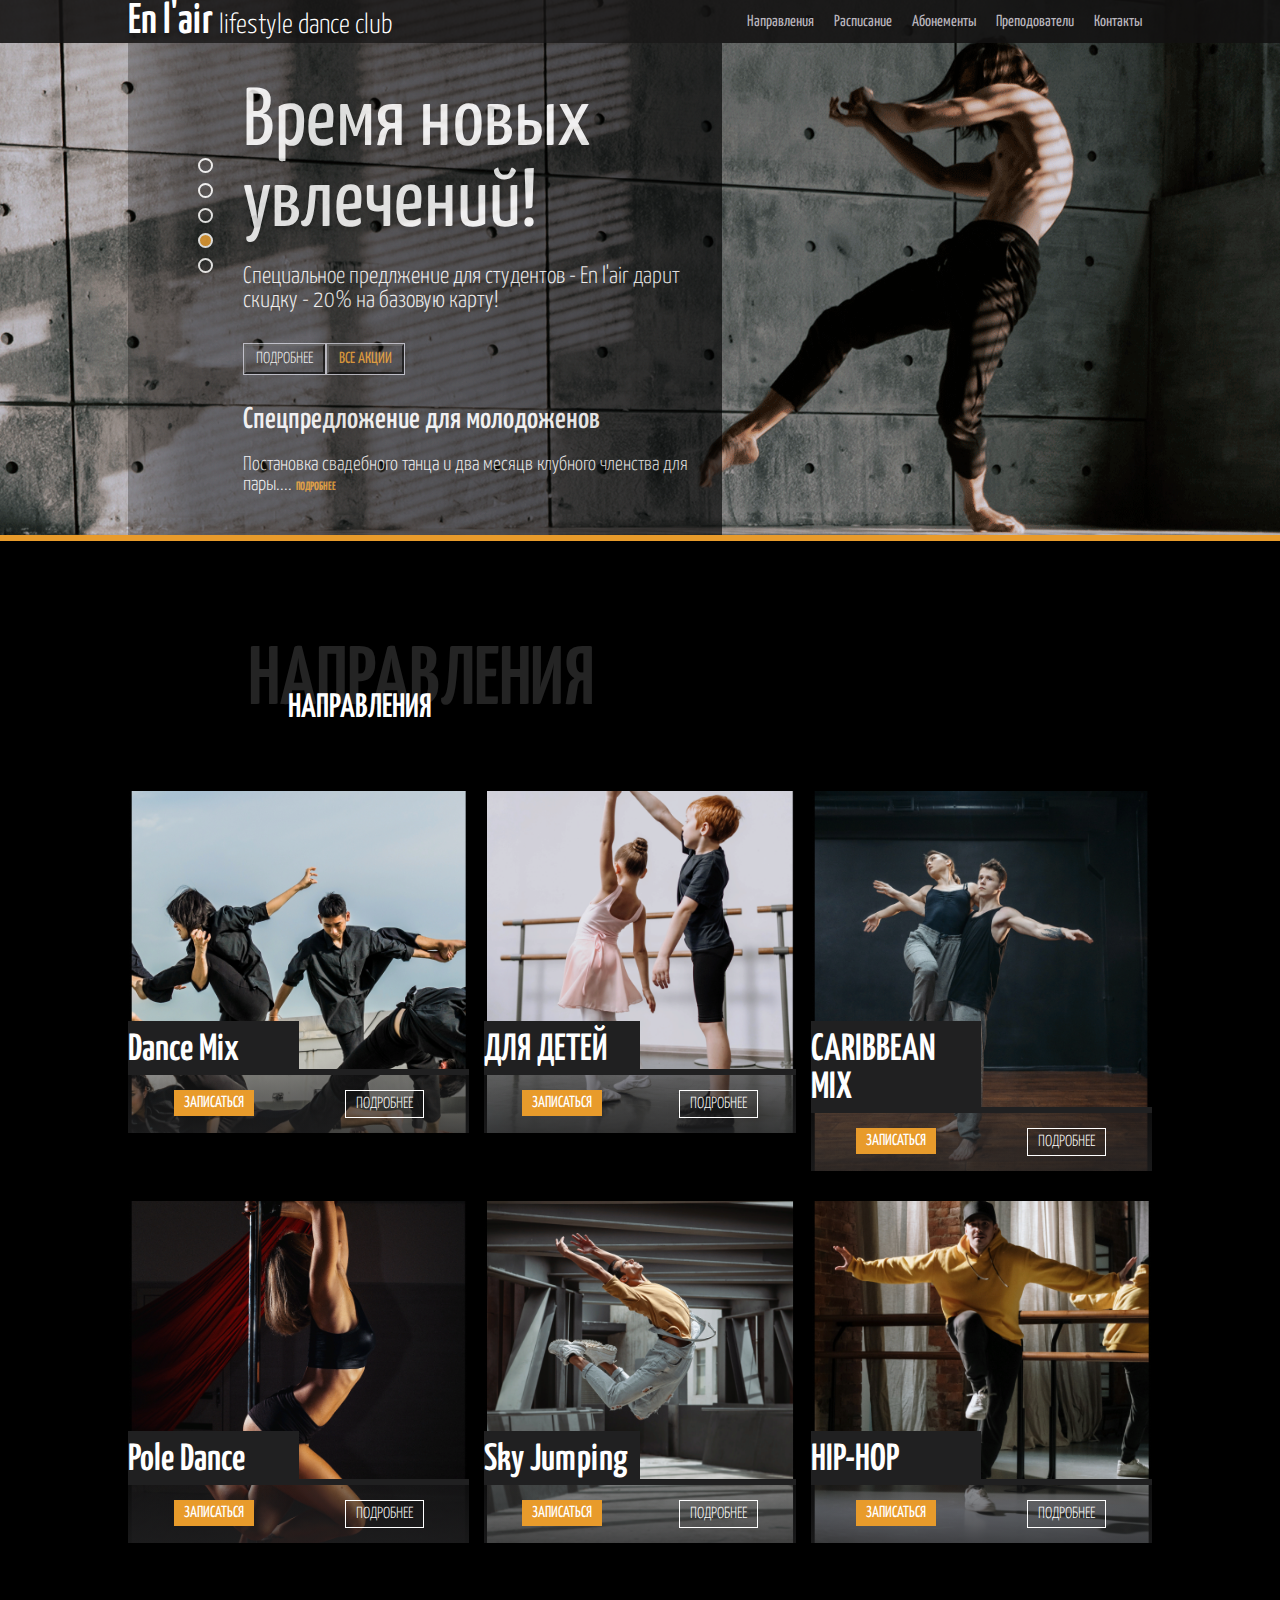
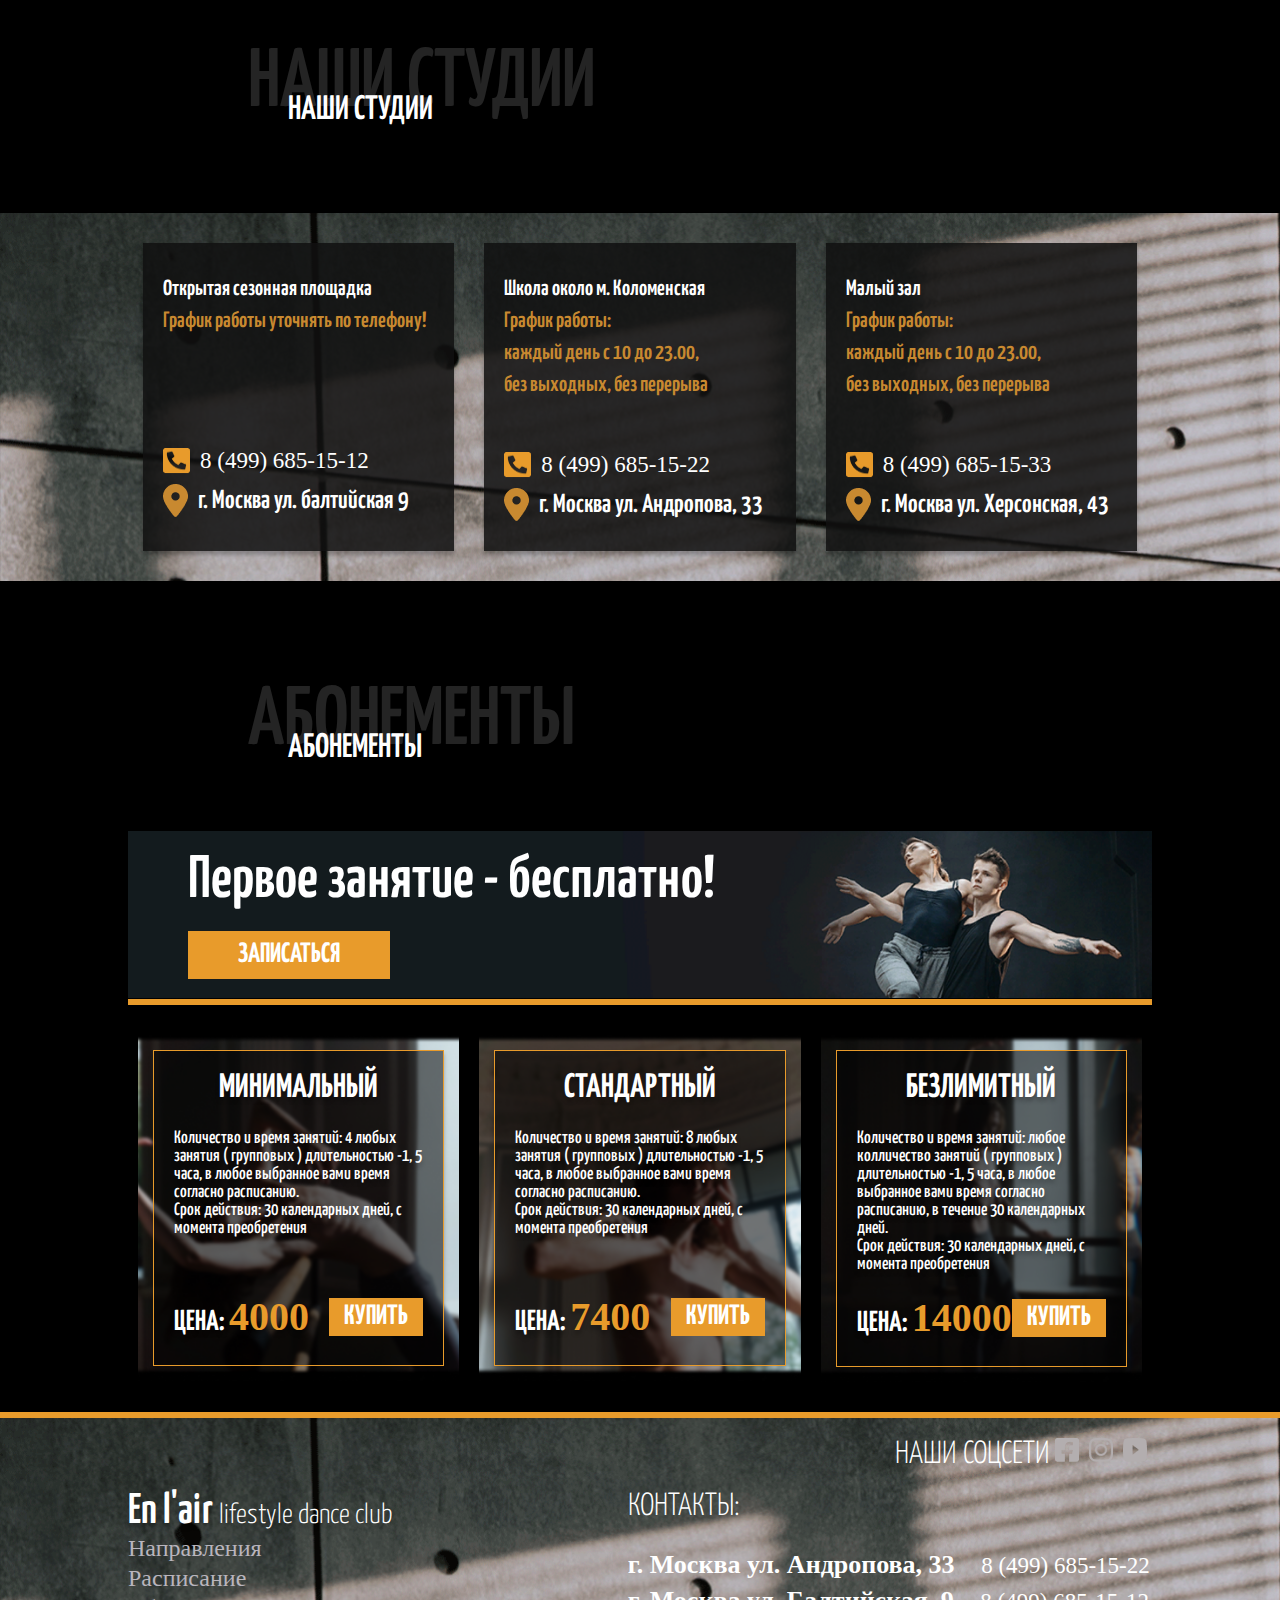
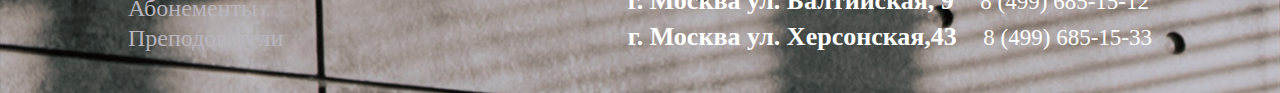
==== index.html @ f45b1cfa "первичный" ====
<!DOCTYPE html>
<html>
    <head>
        <meta charset="utf-8" />
        <title>Dance school</title>
        <link rel="stylesheet" type="text/css" href="styles.css" />
        <link rel="stylesheet" type="text/css" href="reset.css" />
        <link rel="stylesheet" href="icons/css/all.css" />
        <meta content="width=device-width, initial-scale=1.0" name="viewport">
        <link rel="preconnect" href="https://fonts.googleapis.com">
<link rel="preconnect" href="https://fonts.gstatic.com" crossorigin>
<link href="https://fonts.googleapis.com/css2?family=Nunito+Sans:wght@200;300&family=Yanone+Kaffeesatz:wght@200;300;400;500;600;700&display=swap" rel="stylesheet">
    </head>

    <body>
       <div class="background-container">
           <div class="cap-container">
            <div class="cap">
              <div class="name">
                <p class="name-2">En l'air <span class="name-3">lifestyle dance club</span></p>
              </div>
              <div class="categories-container">
                    <a  href="#directions" class="categories">Направления</a>
                    <a href="/schedule.html" class="categories">Расписание</a>
                    <a href="/subscription.html" class="categories">Абонементы</a>
                    <a href="" class="categories">Преподователи</a>
                    <a href="#contacts"  class="categories">Контакты</a>
              </div>
            </div>

            </div>
  
            <div class="limiter">
            <div class="container">
                <div class="kruglyashi-pictures">
                    <div class="kruglyashi">
                    </div>
                    <div class="kruglyashi">
                    </div>
                    <div class="kruglyashi">
                    </div>
                    <div class="kruglyashi-color">
                    </div>
                    <div class="kruglyashi">
                    </div>
                </div>

                <div class="head">
                  <h1 class="time">Время новых увлечений!</h1>
                  <p class="discount">Специальное предлжение для студентов - En l'air дарит скидку - 20% на базовую карту!</p>
                
                  <div class="button-container">
                  <div class="button">
                  <button class="white-button">ПОДРОБНЕЕ</button>
              </div>
              <div class="button">
                    <button class="orange-button">ВСЕ АКЦИИ</button>
                </div>
            </div>
            <div class="text">
                <p class="offers">Спецпредложение для молодоженов</p>
                <p class="performance">Постановка свадебного танца и два месяцв клубного членства для пары.... <a href="" class="tetx-color">ПОДРОБНЕЕ</a></p>
            </div>
                </div>
       </div>
    </div>   
    </div>   

    
    <div class="background-container-2">
    </div>

 <div class="background-container-3">
    <div class="limiter">
        <h2 class="heading">НАПРАВЛЕНИЯ</h2>
        <p class="subtitle">НАПРАВЛЕНИЯ</p>
    </div>
     </div>
    </div>


    <div class="background-container-4">
        <div class="limiter">

            <div class="limiter-2">
          <div class="picture">
              <div class="for-container">
                 <p class="for-text">Dance Mix</p>
              </div>
              
              <div class="partition">
              </div>

              <div class="button-container-2">
                <div class="button-2">
                <button class="orange-button-2">ЗАПИСАТЬСЯ</button>
            </div>
            <div class="button-3">
                  <button class="white-button-2">ПОДРОБНЕЕ</button>
              </div>
          </div>

        </div>

        <div class="picture-2">
            <div class="for-container">
               <p class="for-text">ДЛЯ ДЕТЕЙ</p>
            </div>
            
            <div class="partition">
            </div>

            <div class="button-container-2">
              <div class="button-2">
              <button class="orange-button-2">ЗАПИСАТЬСЯ</button>
          </div>
          <div class="button-3">
                <button class="white-button-2">ПОДРОБНЕЕ</button>
            </div>
        </div>

      </div>

      <div class="picture-3">
        <div class="for-container">
           <p class="for-text">CARIBBEAN MIX</p>
        </div>
        
        <div class="partition">
        </div>

        <div class="button-container-2">
          <div class="button-2">
          <button class="orange-button-2">ЗАПИСАТЬСЯ</button>
      </div>
      <div class="button-3">
            <button class="white-button-2">ПОДРОБНЕЕ</button>
        </div>
    </div>

  </div>
        </div>

        <div class="limiter-3">
            <div class="picture-4">
                <div class="for-container">
                   <p class="for-text">Pole Dance</p>
                </div>
                
                <div class="partition">
                </div>
  
                <div class="button-container-2">
                  <div class="button-2">
                  <button class="orange-button-2">ЗАПИСАТЬСЯ</button>
              </div>
              <div class="button-3">
                    <button class="white-button-2">ПОДРОБНЕЕ</button>
                </div>
            </div>
  
          </div>
          <div class="picture-5">
            <div class="for-container">
               <p class="for-text">Sky Jumping</p>
            </div>
            
            <div class="partition">
            </div>

            <div class="button-container-2">
              <div class="button-2">
              <button class="orange-button-2">ЗАПИСАТЬСЯ</button>
          </div>
          <div class="button-3">
                <button class="white-button-2">ПОДРОБНЕЕ</button>
            </div>
        </div>

      </div>

      <div class="picture-6">
        <div class="for-container">
           <p class="for-text">HIP-HOP</p>
        </div>
        
        <div class="partition">
        </div>

        <div class="button-container-2">
          <div class="button-2">
          <button class="orange-button-2">ЗАПИСАТЬСЯ</button>
      </div>
      <div class="button-3">
            <button class="white-button-2">ПОДРОБНЕЕ</button>
        </div>
    </div>

  </div>
    </div>
        </div>

        <div class="background-container-3">
            <div class="limiter">
                <h2 class="heading">НАШИ СТУДИИ</h2>
                <p class="subtitle">НАШИ СТУДИИ</p>
            </div>
             </div>
            </div>
    
            <div class="background-container-5">

                <div id="contacts">
                </div>

                <div class="delimiter">
                 <div class="container_address">
                   <div class="column">
                        <div>
                         <p class="column-text">Открытая сезонная площадка</p>
                         <p class="column_text-color-1">График  работы уточнять по телефону!</p>
                        </div>

                        <div class="row-info">
                            <div class="telephone-icon">
                           <img class="telephone-icon-2" alt="изображение" src="Vector.png"/>
                        </div>
                           <p class="number">8 (499) 685-15-12</p>
                   </div>
                   <div class="row-info-2">
                    <div class="telephone-icon-3">
                   <img class="telephone-icon-2" alt="изображение" src="Vector (1).png"/>
                </div>
                   <p class="address">г. Москва ул. балтийская 9 </p>
           </div>
                </div>
                
                 </div>
                 <div class="container_address">
                    <div class="column">
                         <div>
                          <p class="column-text">Школа около м. Коломенская</p>
                          <p class="column_text-color">График  работы:</p>
                          <p class="column_text-color">каждый день с 10 до 23.00,</p>
                          <p class="column_text-color">без выходных, без перерыва</p>
                         </div>
 
                         <div class="row-info">
                             <div class="telephone-icon">
                            <img class="telephone-icon-2" alt="изображение" src="Vector.png"/>
                         </div>
                            <p class="number">8 (499) 685-15-22</p>
                    </div>
                    <div class="row-info-2">
                     <div class="telephone-icon-3">
                    <img class="telephone-icon-2" alt="изображение" src="Vector (1).png"/>
                 </div>
                    <p class="address">г. Москва ул. Андропова, 33</p>
            </div>
                 </div>
                 
                </div>

                <div class="container_address">
                    <div class="column">
                         <div>
                          <p class="column-text">Малый зал</p>
                          <p class="column_text-color">График  работы:</p>
                          <p class="column_text-color">каждый день с 10 до 23.00,</p>
                          <p class="column_text-color">без выходных, без перерыва</p>
                         </div>
 
                         <div class="row-info">
                             <div class="telephone-icon">
                            <img class="telephone-icon-2" alt="изображение" src="Vector.png"/>
                         </div>
                            <p class="number">8 (499) 685-15-33</p>
                    </div>
                    <div class="row-info-2">
                     <div class="telephone-icon-3">
                    <img class="telephone-icon-2" alt="изображение" src="Vector (1).png"/>
                 </div>
                    <p class="address">г. Москва ул.  Херсонская, 43</p>
            </div>
                    </div>
                 </div>
                     </div>
                    </div>

                     <div class="background-container-3">
                        <div class="limiter">
                            <h2 class="heading">АБОНЕМЕНТЫ</h2>
                            <p class="subtitle">АБОНЕМЕНТЫ</p>
                        </div>
                         </div>

                         <div class="background-container-6">
                            <div class="limiter">
                                <div class="backdrop">
                                  <h3 class="class">Первое занятие - бесплатно!</h3>
                                  <div class="button-4">
                                    <button class="orange-button-4">ЗАПИСАТЬСЯ</button>
                                </div>
                                <div class="background-container-2">
                                </div>
                                </div>
                                
                            </div>
                             </div>
                    
                        <div class="background-container-6">
                            <div class="delimiter">

                            <div class="background-photo">
                                   <div class="translucent">
                                     <p class="minimum">МИНИМАЛЬНЫЙ</p>
                                     <p class="kollichestvo">Количество и время занятий: 4 любых занятия ( групповых ) длительностью -1, 5 часа, в любое выбранное вами время согласно расписанию.</p> 
                                     
                                     <p class="kollichestvo">Срок действия: 30 календарных дней, с момента преобретения</p>
                                   
                                     <div class="line-1">
                                       <div>
                                           <p class="price">ЦЕНА:<span class="price-2">4000</span></p>
                                       </div>
                                       <div class="button-5">
                                        <button class="orange-button-5">КУПИТЬ</button>
                                    </div>
                                     </div>
                                   
                                    </div> 
                             </div>

                            <div class="background-photo-2">
                                <div class="translucent">
                                    <p class="minimum">СТАНДАРТНЫЙ</p>
                                    <p class="kollichestvo">Количество и время занятий: 8 любых занятия ( групповых ) длительностью -1, 5 часа, в любое выбранное вами время согласно расписанию.</p> 
                                    <p class="kollichestvo">Срок действия: 30 календарных дней, с момента преобретения</p>
                                  
                                    <div class="line-1">
                                      <div>
                                          <p class="price">ЦЕНА:<span class="price-2">7400</span></p>
                                      </div>
                                      <div class="button-5">
                                       <button class="orange-button-5">КУПИТЬ</button>
                                   </div>
                                    </div>
                                </div>
                             </div>

                            <div class="background-photo-3">
                                <div class="translucent">
                                    <p class="minimum">БЕЗЛИМИТНЫЙ</p>
                                    <p class="kollichestvo">Количество и время занятий: любое колличество занятий ( групповых ) длительностью -1, 5 часа, в  любое выбранное вами время согласно расписанию,  в течение 30 календарных дней.</p> 
                                 
                                    <p class="kollichestvo">Срок действия: 30 календарных дней, с момента преобретения</p>
                                   
                                    <div class="line">
                                      <div>
                                          <p class="price">ЦЕНА:<span class="price-2">14000</span></p>
                                      </div>
                                      <div class="button-5">
                                       <button class="orange-button-5">КУПИТЬ</button>
                                   </div>
                                    </div>
                                </div>
                            </div>
                        </div>
                    </div>  

                    <div class="background-container-2">
                    </div>

                    <div class="background-container-5">
                        <div class="limiter">
                           <div class="social_network">
                             <div>
                                 <p class="network-text">НАШИ СОЦСЕТИ</p>
                             </div>
                             <div class="facebook">
                                <img class="facebook-icon" alt="изображение" src="Vector (3).png"/>
                             </div>
                             <div class="facebook">
                                <img class="facebook-icon" alt="изображение" src="Vector (4).png"/>
                             </div>
                             <div class="facebook">
                                <img class="facebook-icon" alt="изображение" src="Vector (5).png"/>
                             </div>
                           </div>

                           <div class="school_contacts">
                              <div>
                                  <p class="name-2">En l'air <span class="name-3">lifestyle dance club</span></p>
                                  <p class="transfers">Направления</p>
                                  <p class="transfers">Расписание</p>
                                  <p class="transfers">Абонементы</p>
                                  <p class="transfers">Преподователи</p>
                              </div>

                              <div>
                                  <p class="touch">КОНТАКТЫ:</p>
                                  <p class="address-2">г. Москва ул. Андропова, 33 <span class="number-2">8 (499) 685-15-22</span> </p>
                                  <p class="address-2">г. Москва ул. Балтийская,  9 <span class="number-2">8 (499) 685-15-12</span> </p>
                                  <p class="address-2">г. Москва ул. Херсонская,43 <span class="number-2">8 (499) 685-15-33</span> </p>
                              </div>

                           </div>
                        </div>
                    </div>

                
</body>
---- styles.css ----
.background-container{
    background-image: url(background-1.png) ;
    height: 100%;
    background-position: center;
    background-size: cover;
}

.cap-container{
    background: rgba(18, 17, 17, 0.884);
}

.cap{
    max-width: 1024px;
    margin: 0 auto;
    display: flex;
    flex-direction: row;
    justify-content: space-between;
}

.name-2{
font-family: 'Yanone Kaffeesatz';
font-style: normal;
font-weight: 600;
font-size: 43px;
line-height: 43px;
color: #FFFFFF;
text-shadow: 0px 4px 4px rgba(0, 0, 0, 0.25);
}


.name-3{
font-family: 'Yanone Kaffeesatz';
font-style: normal;
font-weight: 300;
font-size: 28px;
line-height: 28px;
color: #FFFFFF;
}

.categories-container{
 display: flex;
 flex-direction: row;
 align-items: center;
 flex-wrap: wrap;
 
}

.categories{
    font-family: 'Yanone Kaffeesatz';
font-style: normal;
font-weight: 400;
font-size: 16px;
line-height: 20px;
color: #B9B5BD;
padding: 0 10px;
text-decoration: none;
}

.limiter{
    max-width: 1024px;
    margin: 0 auto;
    
}

.container{
    width: 58%;
    opacity: 0.8;
    background: linear-gradient(270deg, rgba(0, 0, 0, 0.81) 2%, rgba(0, 0, 0, 0.589424) 89.15%, rgba(0, 0, 0, 0) 114.5%);
    display: flex;
    flex-direction: row;
}

.kruglyashi-pictures{
    display: flex;
    flex-direction: column;
    margin-top: 110px;
    margin-left: 40px;
}

.kruglyashi{
box-sizing: border-box;
width: 15px;
height: 15px;
left: 399px;
top: 198px;
border: 2px solid #FFFFFE;
border-radius: 15px;
margin: 5px 30px;
}

.kruglyashi-color{
box-sizing: border-box;
width: 15px;
height: 15px;
left: 399px;
top: 198px;
border: 2px solid #FFFFFE;
border-radius: 15px;
background-color: #E89B2B;
margin: 5px 30px;
}

.head{
    margin: 40px 0;
}

.time{
font-family: 'Yanone Kaffeesatz';
font-style: normal;
font-weight: 400;
font-size: 82px;
line-height: 81px;
color: #FFFFFF;
text-shadow: 0px 4px 4px rgba(0, 0, 0, 0.25);
}

.discount{
padding-top: 20px;
font-family: 'Yanone Kaffeesatz';
font-style: normal;
font-weight: 300;
font-size: 24px;
line-height: 24px;
color: #FFFFFF;
}

.button-container{
    display: flex;
    flex-direction: row;
    margin-top: 30px;
}

.button{
    border: 1px solid #BEBEC8;
    box-sizing: border-box;
    
}

.white-button{
font-family: 'Yanone Kaffeesatz';
font-style: normal;
font-weight: 300;
font-size: 16px;
line-height: 16px;
color: #FFFFFF;
padding: 5px 10px;
background: transparent;
}

.orange-button {
    font-family: 'Yanone Kaffeesatz';
    font-style: normal;
    font-weight: 400;
    font-size: 16px;
    line-height: 16px;
    color: #E89B2B;
    padding: 5px 10px;
    background: transparent;
}

.text{
    margin-top: 30px;
}

.offers{
font-family: 'Yanone Kaffeesatz';
font-style: normal;
font-weight: 500;
font-size: 30px;
line-height: 30px;
color: #FFFFFF;
}

.performance{
 padding-top: 20px;
font-family: 'Yanone Kaffeesatz';
font-style: normal;
font-weight: 300;
font-size: 20px;
line-height: 20px;
color: #FFFFFF;
}

.tetx-color{
 font-family: 'Yanone Kaffeesatz';
font-style: normal;
font-weight: 700;
font-size: 12px;
line-height: 12px;
color: #E89B2B;
text-decoration: none;
}

.icons-container{
display: flex;
flex-direction: row;
width: 10px;
height: 9px;
}

.icons{
    width: 100%;
    height: 100%;
}

.background-container-2{
    background: #E89B2B;
    height: 6px;
}

.background-container-3{
    background: black;
    height: 250px;
}

.heading{
font-family: 'Yanone Kaffeesatz';
font-style: normal;
font-weight: 600;
font-size: 83px;
line-height: 82px;
color: rgba(255, 255, 255, 0.14);
position: absolute;
padding-top: 100px;
padding-left: 120px;
}

.subtitle{
font-family: 'Yanone Kaffeesatz';
font-style: normal;
font-weight: 600;
font-size: 34px;
line-height: 34px;
color: #FFFFFF;
position: relative;
top: 150px;
left: 160px;
}


.background-container-4{
    background: black;
    padding-bottom: 20px;
}

.limiter-2{
    display: flex;
    flex-direction: row;
   
}

.limiter-3{
    display: flex;
    flex-direction: row;
    margin-top: 30px;
}

.picture{
    background-image: url(Rectangle6.png);
    background-size: cover;
    background-position: center;
    height: 100%;
    width: calc(100% / 3);
    
}

.picture-2{
    background-image: url(Rectangle\ 7.png);
    background-size: cover;
    background-position: center;
    height: 100%;
    width: calc(100% / 3 - 30px);
    margin: 0 15px;
}

.picture-3{
    background-image: url(Rectangle\ 8.png);
    background-size: cover;
    background-position: center;
    height: 100%;
    width: calc(100% / 3);
}

.picture-4{
    background-image: url(Rectangle\ 9.png);
    background-size: cover;
    background-position: center;
    height: 100%;
    width: calc(100% / 3);
    
}

.picture-5{
    background-image: url(Rectangle\ 10.png);
    background-size: cover;
    background-position: center;
    height: 100%;
    width: calc(100% / 3 - 30px);
    margin: 0 15px;
}

.picture-6{
    background-image: url(Rectangle\ 11.png);
    background-size: cover;
    background-position: center;
    height: 100%;
    width: calc(100% / 3);
}


.for-container{
    background: #202021;
    width: 50%;
    height: 100%;
    margin-top: 230px;
    padding-top: 10px;
}


.for-text{
font-family: 'Yanone Kaffeesatz';
font-style: normal;
font-weight: 600;
font-size: 38px;
line-height: 38px;
color: #FFFFFF;
}

.partition{
    background-color: #202021;
    height: 6px;
    width: 100%;
}


.button-container-2{
    display: flex;
    flex-direction: row;
    background: linear-gradient(0deg, rgba(32, 32, 33, 0.79) 0%, rgba(32, 32, 33, 0) 231.77%);
}

.button-2{
    box-sizing: border-box;
    margin: 15px auto;
}

.button-3{
   
    box-sizing: border-box;
    margin: 15px auto;
    
}

.white-button-2{
font-family: 'Yanone Kaffeesatz';
font-style: normal;
font-weight: 300;
font-size: 16px;
line-height: 16px;
color: #FFFFFF;
padding: 5px 10px;
background: transparent;
border: 1px solid #FFFFFF;
}

.orange-button-2 {
    font-family: 'Yanone Kaffeesatz';
    font-style: normal;
    font-weight: 400;
    font-size: 16px;
    line-height: 16px;
    background-color: #E89B2B;
    color: #FFFFFF;
    padding: 5px 10px;
    border: none;
    
}

.background-container-5{
    background-image: url(background-2.png);
    height: 100%;
}

.delimiter{
    max-width: 1024px;
    margin: 0 auto;
    display: flex;
    flex-direction: row;
    padding: 30px 0;
}

.container_address{
    background: rgba(16, 16, 16, 0.86);
    box-shadow: 0px 4px 4px rgba(0, 0, 0, 0.25);
    width: calc(100% / 3 - 30px);
    margin: 0 15px;
}

.column{
    display: flex;
    flex-direction: column;
    margin: 30px 20px;
}

.column-text{
font-family: 'Yanone Kaffeesatz';
font-style: normal;
font-weight: 600;
font-size: 22px;
line-height: 32px;
color: #FFFFFF;
}

.column_text-color{
font-family: 'Yanone Kaffeesatz';
font-style: normal;
font-weight: 600;
font-size: 22px;
line-height: 32px;
color: #C88930;
}

.column_text-color-1{
    font-family: 'Yanone Kaffeesatz';
    font-style: normal;
    font-weight: 600;
    font-size: 22px;
    line-height: 32px;
    color: #C88930;
    padding-bottom: 60px;
    }
    

.row-info{
    display: flex;
    flex-direction: row;
    align-items: center;
    margin-top: 50px;
}

.telephone-icon{
   width: 27px;
   height: 27px;
   object-position: center;
   object-fit: cover;
   margin-right: 10px;
}

.telephone-icon-2{
    width: 100%;
    height: 100%;
}

.number{
font-style: normal;
font-weight: 400;
font-size: 23px;
line-height: 23px;
color: #FFFFFF;

}

.row-info-2{
    display: flex;
    flex-direction: row;
    align-items: center;
    margin-top: 10px;
}


.telephone-icon-3{
    width: 25px;
    height: 33px;
    object-position: center;
    object-fit: cover;
    margin-right: 10px;
 }

 .address{
    font-family: 'Yanone Kaffeesatz';
    font-style: normal;
    font-weight: 600;
    font-size: 26px;
    line-height: 26px;
    color: #FFFFFF;
 }

 .background-container-6{
     background: black;
     height: 100%;
 }

 .backdrop{
     background-image: url(Rectangle_44.png);
     height: 100%;
     background-position: center;
     background-size: cover;
 }

 .class{
    font-family: 'Yanone Kaffeesatz';
    font-style: normal;
    font-weight: 600;
    font-size: 60px;
    line-height: 60px;
    color: #FFFFFF;
    padding: 20px 60px;
 }

 .button-4{
    box-sizing: border-box;
    margin: 0 60px;
    padding-bottom: 20px;
}


.orange-button-4 {
    font-family: 'Yanone Kaffeesatz';
    font-style: normal;
    font-weight: 700;
    font-size: 28px;
    line-height: 28px;
    background-color: #E89B2B;
    color: #FFFFFF;
    padding: 10px 50px;
    border: none;
    
}

.background-photo{
    background-image: url(Rectangle_45.png);
    height: 100%;
    background-position: center;
    background-size: cover;
    width: calc(100% / 3 - 20px);
    margin: 0 10px;
    

}

.background-photo-2{
    background-image: url(Rectangle_51.png);
    height: 100%;
    background-position: center;
    background-size: cover;
    width: calc(100% / 3 - 20px);
    margin: 0 10px;
}

.background-photo-3{
    background-image: url(Rectangle_53.png);
    height: 100%;
    background-position: center;
    background-size: cover;
    width: calc(100% / 3 - 20px);
    margin: 0 10px;
    
}

.translucent{
    padding: 20px;
    margin: 15px;
    background: rgba(0, 0, 0, 0.52);
    border: 1px solid #E89B2B;
    box-shadow: 0px 4px 4px rgba(0, 0, 0, 0.25);
}

.minimum{
font-family: 'Yanone Kaffeesatz';
font-style: normal;
font-weight: 700;
font-size: 34px;
line-height: 34px;
color: #FFFFFF;
text-shadow: 0px 4px 4px rgba(0, 0, 0, 0.25);
text-align: center;
padding-bottom: 25px;

}

.kollichestvo{
font-family: 'Yanone Kaffeesatz';
font-style: normal;
font-weight: 500;
font-size: 18px;
line-height: 18px;
color: #FFFFFF;
text-shadow: 0px 4px 4px rgba(0, 0, 0, 0.25);
}

.line-1{
    display: flex;
    flex-direction: row;
    justify-content: space-between;
    align-items: center;
    padding-top: 50px;
}

.line{
    display: flex;
    flex-direction: row;
    justify-content: space-between;
    align-items: center;
    padding-top: 15px;
}

.price{
font-family: 'Yanone Kaffeesatz';
font-style: normal;
font-weight: 700;
font-size: 29px;
line-height: 29px;
color: #FFFFFF;
text-shadow: 0px 4px 4px rgba(0, 0, 0, 0.25);
}

.price-2{
padding-left: 5px;
font-family: 'Source Sans 3';
font-style: normal;
font-weight: 700;
font-size: 40px;
line-height: 57px;
color: #E89B2B;
text-shadow: 0px 4px 4px rgba(0, 0, 0, 0.25);
}

.button-5{
    box-sizing: border-box;
   
}


.orange-button-5 {
    font-family: 'Yanone Kaffeesatz';
    font-style: normal;
    font-weight: 700;
    font-size: 28px;
    line-height: 28px;
    background-color: #E89B2B;
    color: #FFFFFF;
    padding: 5px 15px;
    border: none;
    
}

.social_network{
    display: flex;
    flex-direction: row;
    justify-content: flex-end;
    padding: 20px 0;

}

.network-text{
font-family: 'Yanone Kaffeesatz';
font-style: normal;
font-weight: 300;
font-size: 32px;
line-height: 32px;
color: #FFFFFF;
}

.facebook{
    width: 24px;
    height: 23.7px;
    object-fit: cover;
    object-position: center;
    margin: 0 5px;
}

.facebook-icon{
    width: 100%;
    height: 100%;
}

.school_contacts{
    display: flex;
    flex-direction: row;
    justify-content: space-between;
    padding-bottom: 40px;
}

.transfers{

font-style: normal;
font-weight: 400;
font-size: 24px;
line-height: 30px;
color: #B9B5BD;
}

.touch{
font-family: 'Yanone Kaffeesatz';
font-style: normal;
font-weight: 300;
font-size: 32px;
line-height: 32px;
color: #FFFFFF;
padding-bottom: 20px;
}

.address-2{
 padding-top: 10px;
font-style: normal;
font-weight: 600;
font-size: 26px;
line-height: 26px;
color: #FFFFFF;
}

.number-2{
font-style: normal;
font-weight: 400;
font-size: 23px;
line-height: 23px;
padding-left: 20px;
color: #FFFFFF;
}
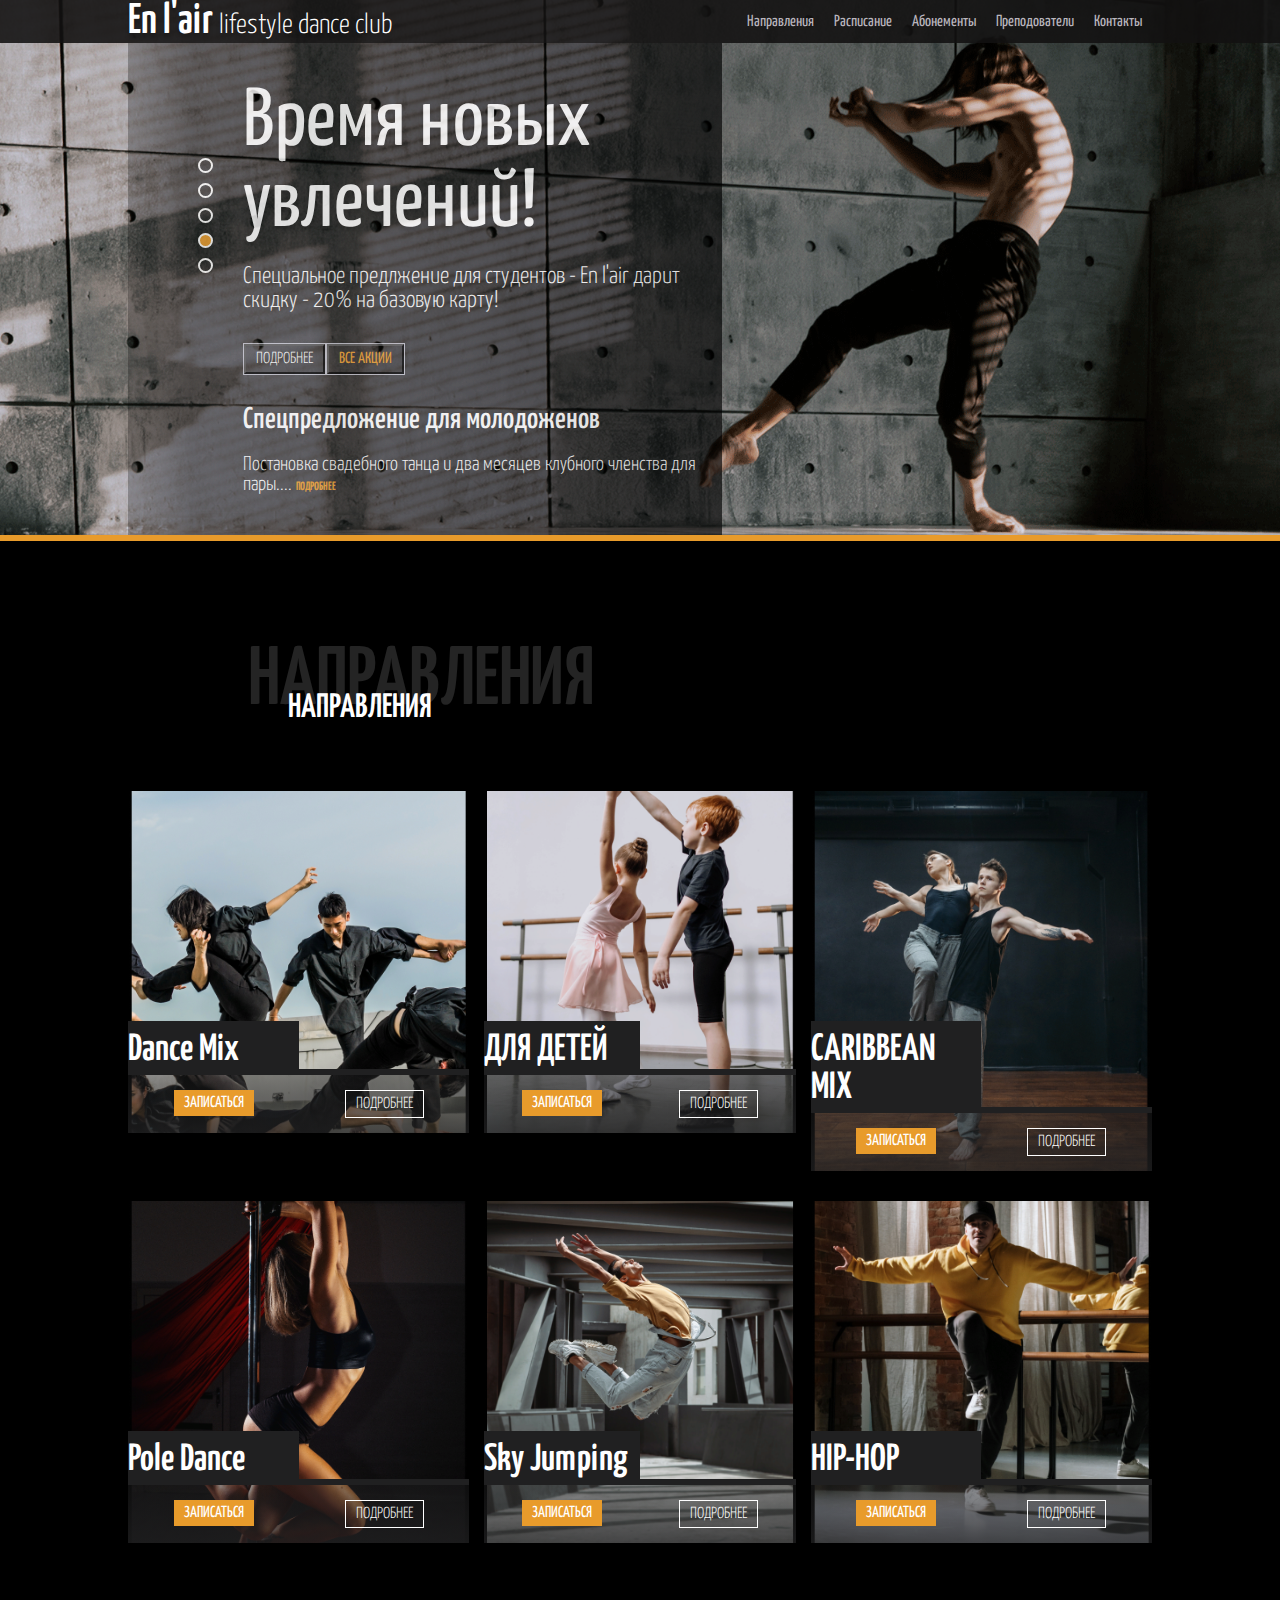
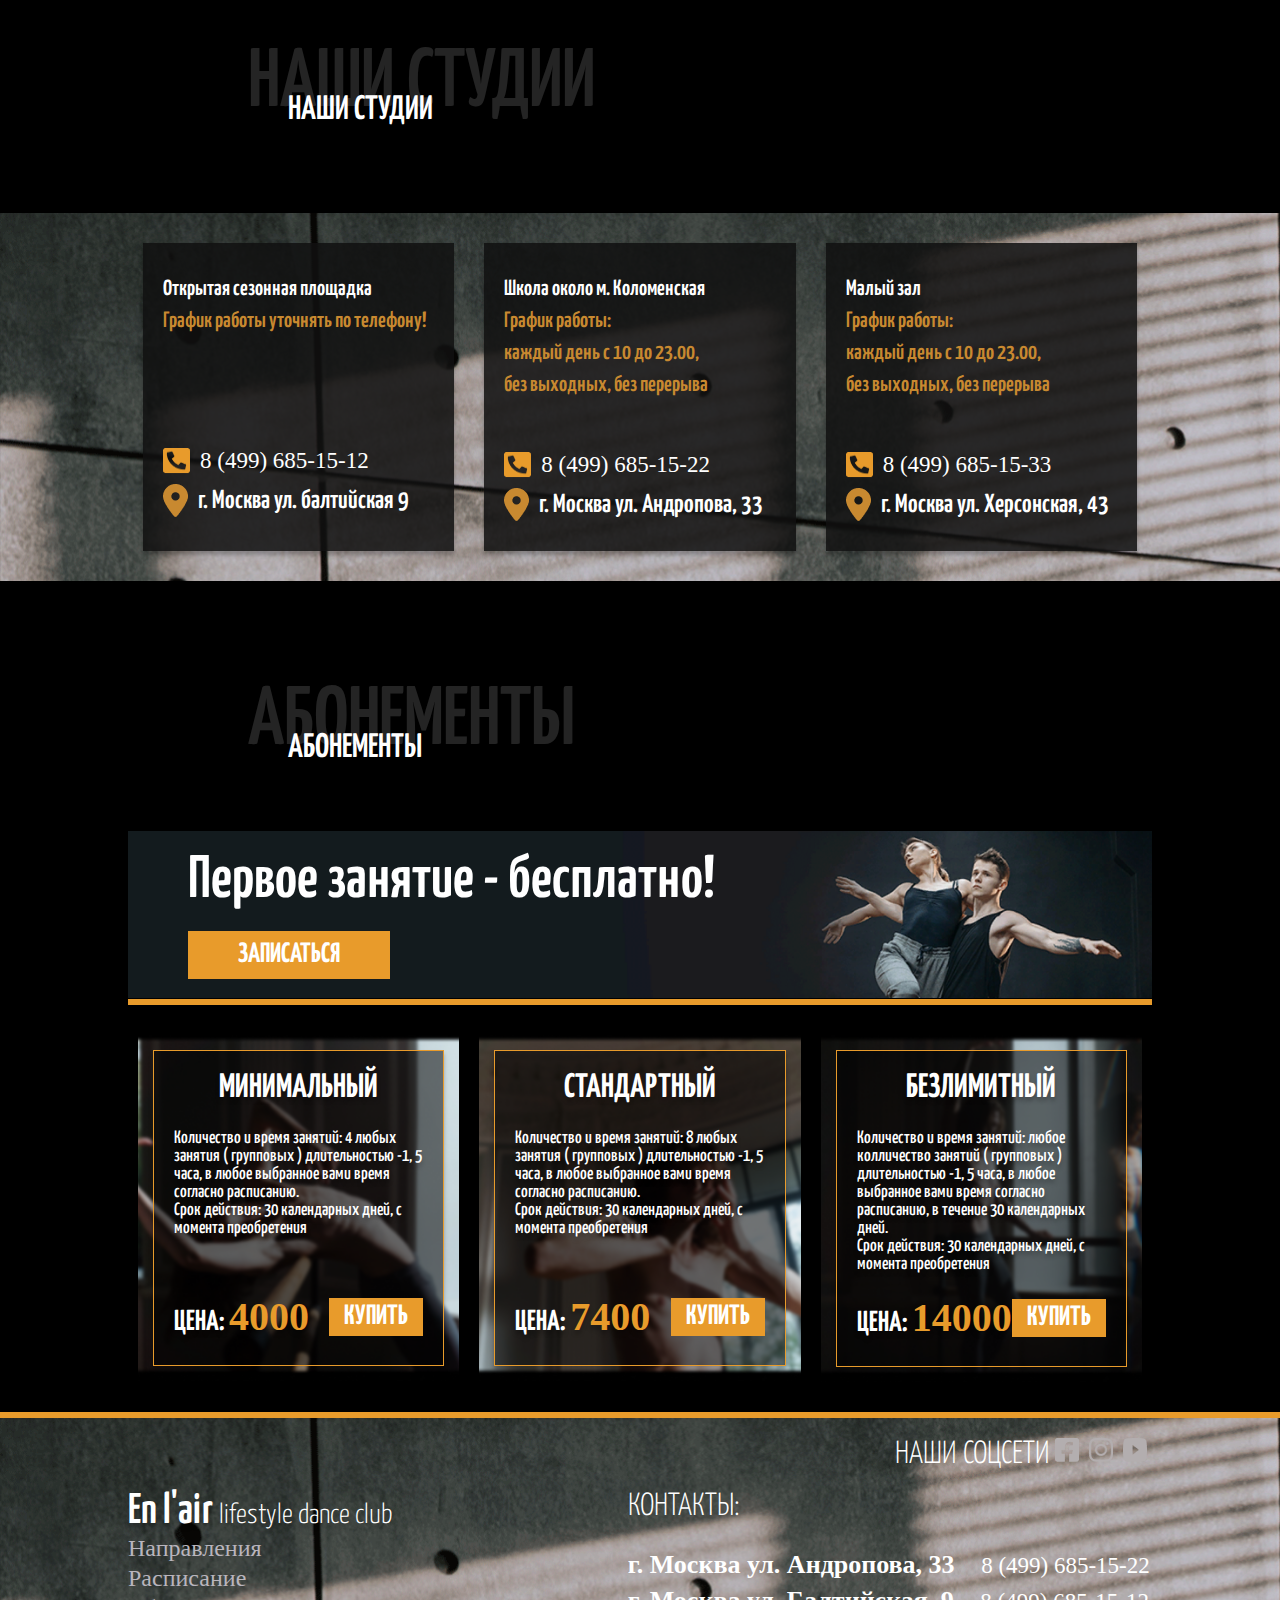
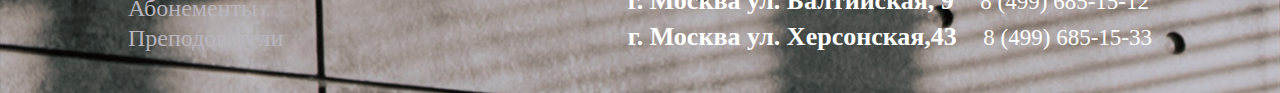
==== commit 05e8274f: "исправления" ====
--- a/index.html
+++ b/index.html
@@ -16,7 +16,7 @@
        <div class="background-container">
            <div class="cap-container">
             <div class="cap">
-              <div class="name">
+              <div>
                 <p class="name-2">En l'air <span class="name-3">lifestyle dance club</span></p>
               </div>
               <div class="categories-container">
@@ -59,7 +59,7 @@
             </div>
             <div class="text">
                 <p class="offers">Спецпредложение для молодоженов</p>
-                <p class="performance">Постановка свадебного танца и два месяцв клубного членства для пары.... <a href="" class="tetx-color">ПОДРОБНЕЕ</a></p>
+                <p class="performance">Постановка свадебного танца и два месяцев клубного членства для пары.... <a href="" class="tetx-color">ПОДРОБНЕЕ</a></p>
             </div>
                 </div>
        </div>
--- a/styles.css
+++ b/styles.css
@@ -3,6 +3,12 @@
     height: 100%;
     background-position: center;
     background-size: cover;
+}
+
+@media (max-width: 600px){
+    .background-container{
+        background-position: left;
+    }
 }
 
 .cap-container{
@@ -17,6 +23,21 @@
     justify-content: space-between;
 }
 
+@media (max-width: 600px){
+    .cap{
+        display: flex;
+        flex-direction: column;
+    }
+}
+
+@media (max-width: 768px){
+    .cap{
+        display: flex;
+        flex-direction: column;
+    }
+}
+
+
 .name-2{
 font-family: 'Yanone Kaffeesatz';
 font-style: normal;
@@ -36,6 +57,19 @@
 line-height: 28px;
 color: #FFFFFF;
 }
+
+@media (max-width: 600px){
+    .name-2{
+        text-align: center;
+    }
+}
+
+@media (max-width: 768px){
+    .name-2{
+        text-align: center;
+    }
+}
+
 
 .categories-container{
  display: flex;
@@ -43,7 +77,22 @@
  align-items: center;
  flex-wrap: wrap;
  
-}
+ 
+}
+
+@media (max-width: 600px){
+    .categories-container{
+     
+    }
+}
+
+@media (max-width: 768px){
+    .categories-container{
+        display: flex;
+       justify-content: space-between;
+    }
+}
+
 
 .categories{
     font-family: 'Yanone Kaffeesatz';
@@ -70,11 +119,28 @@
     flex-direction: row;
 }
 
+@media (max-width: 600px){
+    .container{
+        width: 100%;
+        box-sizing: border-box;
+        
+    }
+}
+
 .kruglyashi-pictures{
     display: flex;
     flex-direction: column;
     margin-top: 110px;
     margin-left: 40px;
+}
+
+@media (max-width: 600px){
+    .kruglyashi-pictures{
+        display: flex;
+        flex-direction: column;
+        margin-top: 80px;
+        margin-left: 0;
+    }
 }
 
 .kruglyashi{
@@ -255,6 +321,21 @@
     margin-top: 30px;
 }
 
+@media (max-width: 600px){
+    .limiter-2{
+        display: flex;
+        flex-direction: column;
+        
+    }
+    .limiter-3{
+        display: flex;
+        flex-direction: column;
+        
+    }
+    
+
+}
+
 .picture{
     background-image: url(Rectangle6.png);
     background-size: cover;
@@ -290,6 +371,8 @@
     
 }
 
+
+
 .picture-5{
     background-image: url(Rectangle\ 10.png);
     background-size: cover;
@@ -305,6 +388,35 @@
     background-position: center;
     height: 100%;
     width: calc(100% / 3);
+}
+
+@media (max-width: 600px){
+    .picture{
+        width: 100%;
+        margin: 10px 5px;
+        
+    }
+    .picture-2{
+        width: 100%;
+        margin: 10px 5px;
+    }
+    .picture-3{
+        width: 100%;
+        margin: 10px 5px;
+    }
+    .picture-4{
+        width: 100%;
+        margin: 10px 5px;
+        
+    }
+    .picture-5{
+        width: 100%;
+        margin: 10px 5px;
+    }
+    .picture-6{
+        width: 100%;
+        margin: 10px 5px;
+    }
 }
 
 
@@ -389,6 +501,14 @@
     padding: 30px 0;
 }
 
+@media (max-width: 600px){
+    .delimiter{
+        
+        flex-direction: column;
+        
+    }
+}
+
 .container_address{
     background: rgba(16, 16, 16, 0.86);
     box-shadow: 0px 4px 4px rgba(0, 0, 0, 0.25);
@@ -396,11 +516,26 @@
     margin: 0 15px;
 }
 
+@media (max-width: 600px){
+    .container_address{
+        width: calc(100% / 1 - 60px);
+        margin: 15px 30px;
+    }
+}
+
+
 .column{
     display: flex;
     flex-direction: column;
     margin: 30px 20px;
 }
+
+@media (max-width: 600px){
+    .column{
+        text-align: center;
+    }
+}
+
 
 .column-text{
 font-family: 'Yanone Kaffeesatz';
@@ -438,6 +573,13 @@
     margin-top: 50px;
 }
 
+@media (max-width: 600px){
+    .row-info{
+        justify-content: center;
+    }
+}
+
+
 .telephone-icon{
    width: 27px;
    height: 27px;
@@ -465,6 +607,12 @@
     flex-direction: row;
     align-items: center;
     margin-top: 10px;
+}
+
+@media (max-width: 600px){
+    .row-info-2{
+        justify-content: center;
+    }
 }
 
 
@@ -507,12 +655,28 @@
     padding: 20px 60px;
  }
 
+ @media (max-width: 600px){
+    .class{
+        font-size: 40px;
+        padding: 10px 30px;
+        text-align: center;
+    }
+
+}
+
  .button-4{
     box-sizing: border-box;
     margin: 0 60px;
     padding-bottom: 20px;
 }
 
+@media (max-width: 600px){
+    .button-4{
+        display: flex;
+        justify-content: center;
+    }
+
+}
 
 .orange-button-4 {
     font-family: 'Yanone Kaffeesatz';
@@ -557,6 +721,24 @@
     
 }
 
+@media (max-width: 600px){
+    .background-photo{
+        width: 100%;
+       
+        
+    }
+    .background-photo-2{
+        width: 100%;
+        
+    }
+    .background-photo-3{
+        width: 100%;
+        
+    }
+   
+}
+
+
 .translucent{
     padding: 20px;
     margin: 15px;
@@ -681,6 +863,14 @@
     padding-bottom: 40px;
 }
 
+@media (max-width: 600px){
+    .school_contacts{
+       flex-direction: column;
+    }
+   
+}
+
+
 .transfers{
 
 font-style: normal;
@@ -690,6 +880,13 @@
 color: #B9B5BD;
 }
 
+@media (max-width: 600px){
+    .transfers{
+        padding-left: 15px;
+    }
+
+}
+
 .touch{
 font-family: 'Yanone Kaffeesatz';
 font-style: normal;
@@ -700,6 +897,7 @@
 padding-bottom: 20px;
 }
 
+
 .address-2{
  padding-top: 10px;
 font-style: normal;
@@ -708,6 +906,17 @@
 line-height: 26px;
 color: #FFFFFF;
 }
+
+@media (max-width: 600px){
+    .touch{
+        text-align: center;
+    }
+
+    .address-2{
+        text-align: center;
+    }
+}
+
 
 .number-2{
 font-style: normal;
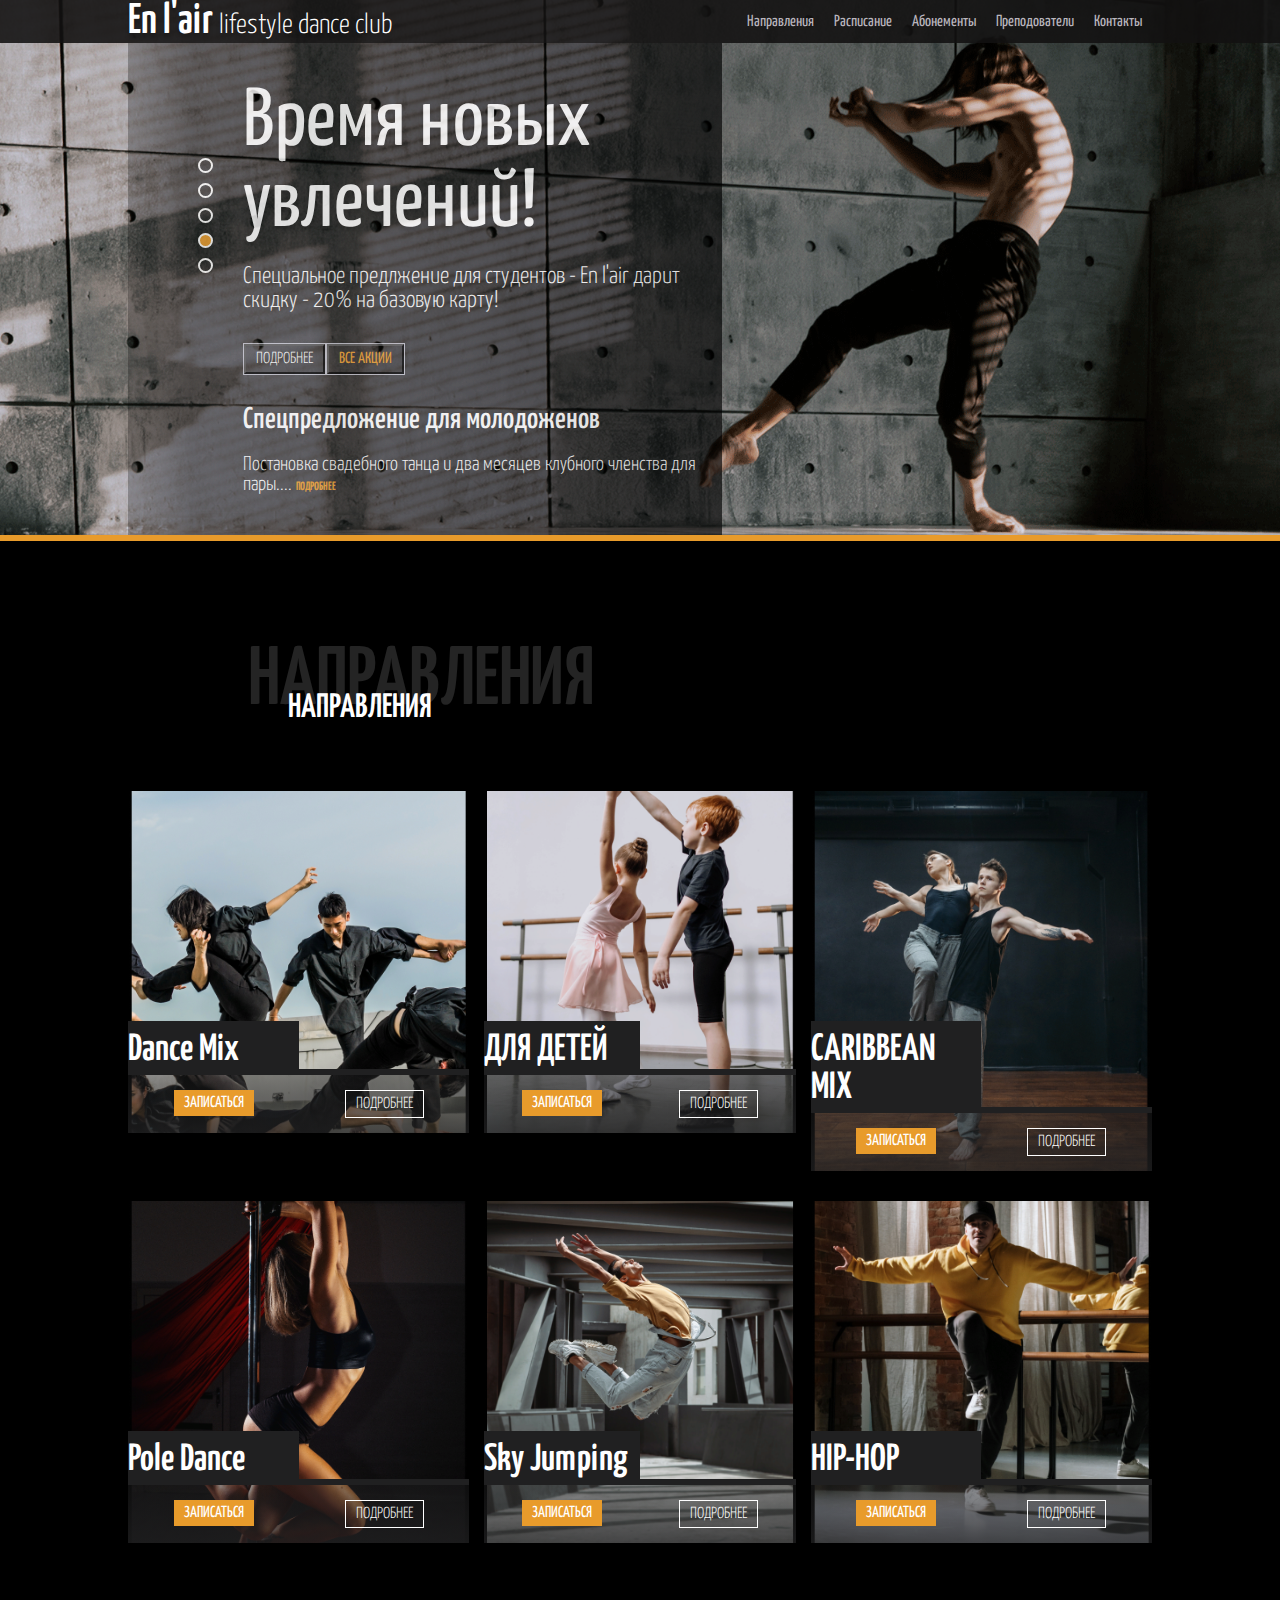
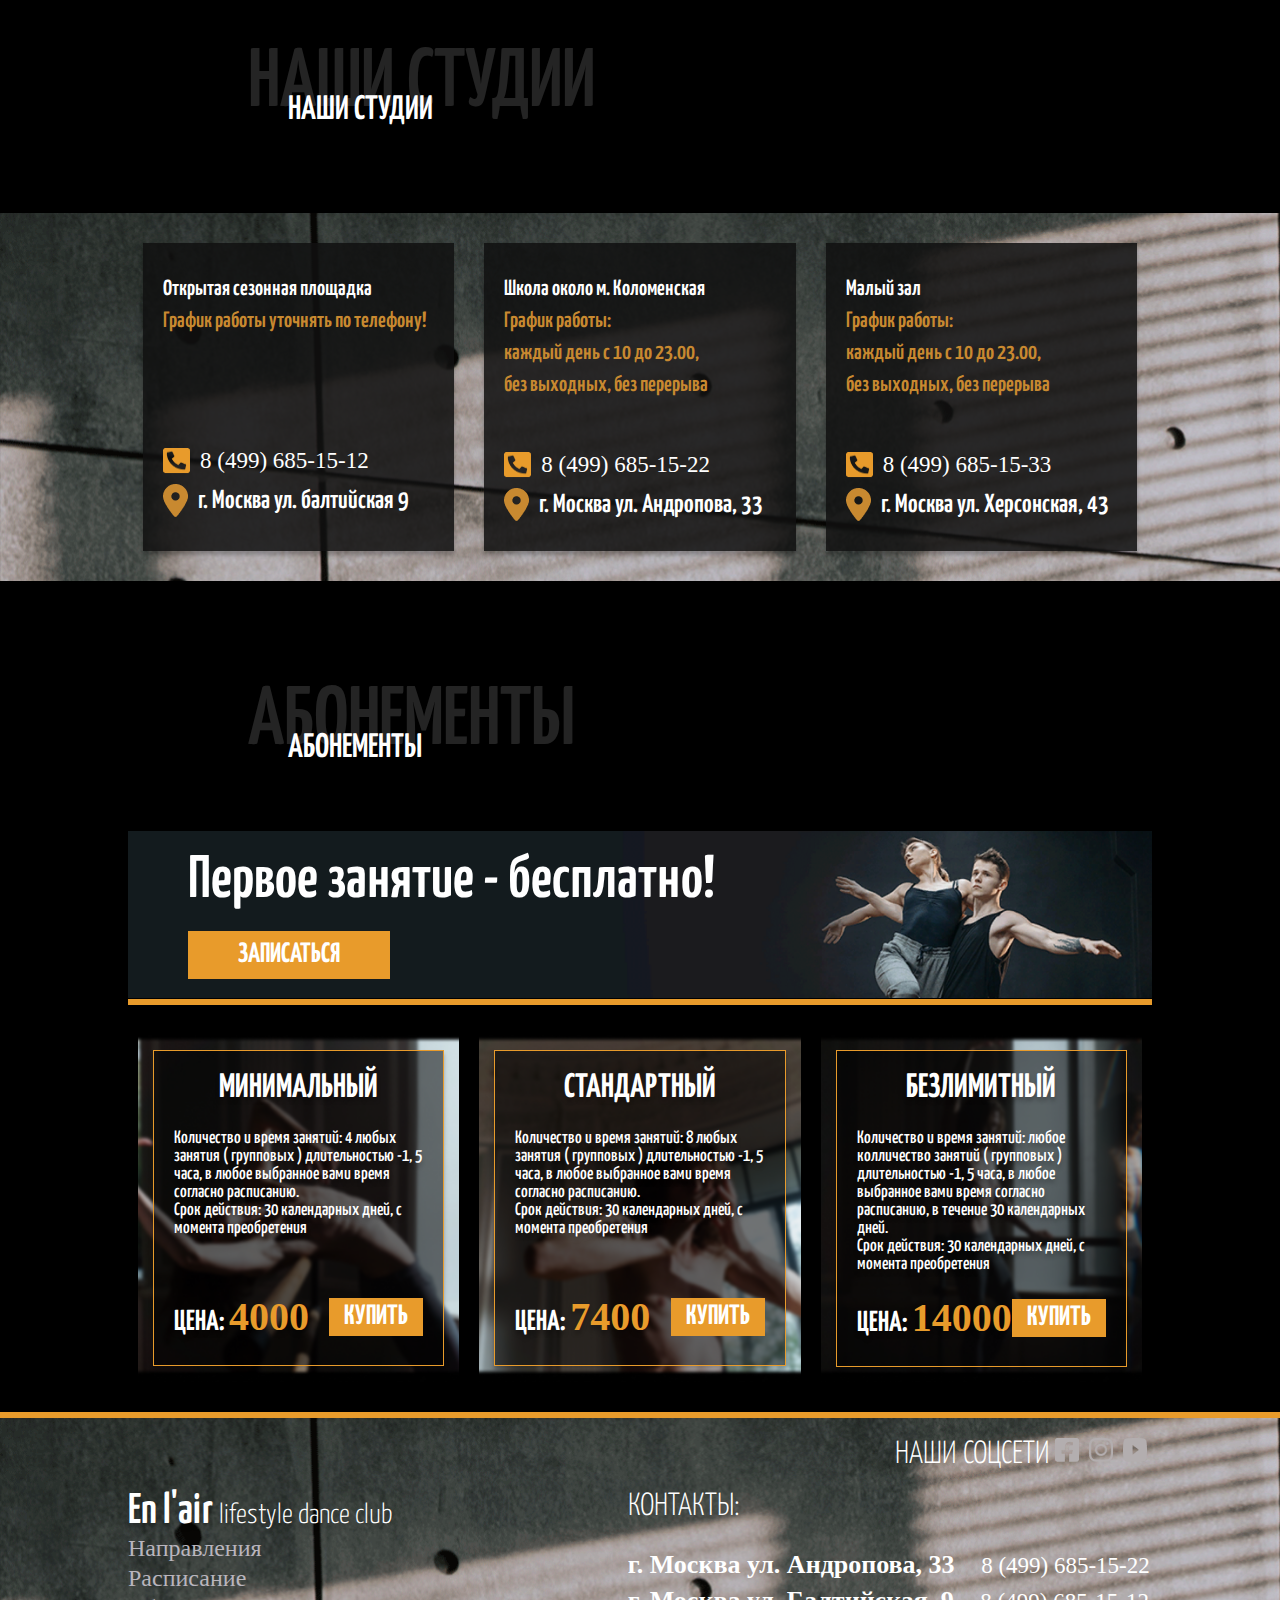
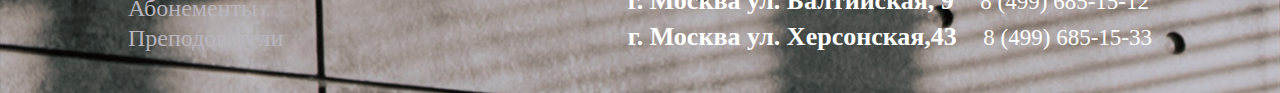
==== commit 036bada1: "исправление" ====
--- a/index.html
+++ b/index.html
@@ -311,7 +311,7 @@
                         <div class="background-container-6">
                             <div class="delimiter">
 
-                            <div class="background-photo">
+                            <div class="background-photo criterion">
                                    <div class="translucent">
                                      <p class="minimum">МИНИМАЛЬНЫЙ</p>
                                      <p class="kollichestvo">Количество и время занятий: 4 любых занятия ( групповых ) длительностью -1, 5 часа, в любое выбранное вами время согласно расписанию.</p> 
@@ -330,7 +330,7 @@
                                     </div> 
                              </div>
 
-                            <div class="background-photo-2">
+                            <div class="background-photo-2 criterion">
                                 <div class="translucent">
                                     <p class="minimum">СТАНДАРТНЫЙ</p>
                                     <p class="kollichestvo">Количество и время занятий: 8 любых занятия ( групповых ) длительностью -1, 5 часа, в любое выбранное вами время согласно расписанию.</p> 
@@ -347,7 +347,7 @@
                                 </div>
                              </div>
 
-                            <div class="background-photo-3">
+                            <div class="background-photo-3 criterion">
                                 <div class="translucent">
                                     <p class="minimum">БЕЗЛИМИТНЫЙ</p>
                                     <p class="kollichestvo">Количество и время занятий: любое колличество занятий ( групповых ) длительностью -1, 5 часа, в  любое выбранное вами время согласно расписанию,  в течение 30 календарных дней.</p> 
--- a/styles.css
+++ b/styles.css
@@ -490,7 +490,6 @@
 
 .background-container-5{
     background-image: url(background-2.png);
-    height: 100%;
 }
 
 .delimiter{
@@ -503,9 +502,7 @@
 
 @media (max-width: 600px){
     .delimiter{
-        
         flex-direction: column;
-        
     }
 }
 
@@ -635,12 +632,10 @@
 
  .background-container-6{
      background: black;
-     height: 100%;
  }
 
  .backdrop{
      background-image: url(Rectangle_44.png);
-     height: 100%;
      background-position: center;
      background-size: cover;
  }
@@ -693,47 +688,29 @@
 
 .background-photo{
     background-image: url(Rectangle_45.png);
-    height: 100%;
+}
+
+.background-photo-2{
+    background-image: url(Rectangle_51.png);
+}
+
+.background-photo-3{
+    background-image: url(Rectangle_53.png);
+   
+    
+}
+
+.criterion{
     background-position: center;
     background-size: cover;
     width: calc(100% / 3 - 20px);
-    margin: 0 10px;
-    
-
-}
-
-.background-photo-2{
-    background-image: url(Rectangle_51.png);
-    height: 100%;
-    background-position: center;
-    background-size: cover;
-    width: calc(100% / 3 - 20px);
-    margin: 0 10px;
-}
-
-.background-photo-3{
-    background-image: url(Rectangle_53.png);
-    height: 100%;
-    background-position: center;
-    background-size: cover;
-    width: calc(100% / 3 - 20px);
-    margin: 0 10px;
-    
-}
-
-@media (max-width: 600px){
-    .background-photo{
+    margin: 0 10px;  
+}
+
+@media (max-width: 600px){
+    .criterion{
         width: 100%;
-       
-        
-    }
-    .background-photo-2{
-        width: 100%;
-        
-    }
-    .background-photo-3{
-        width: 100%;
-        
+        margin: 10px 0;
     }
    
 }
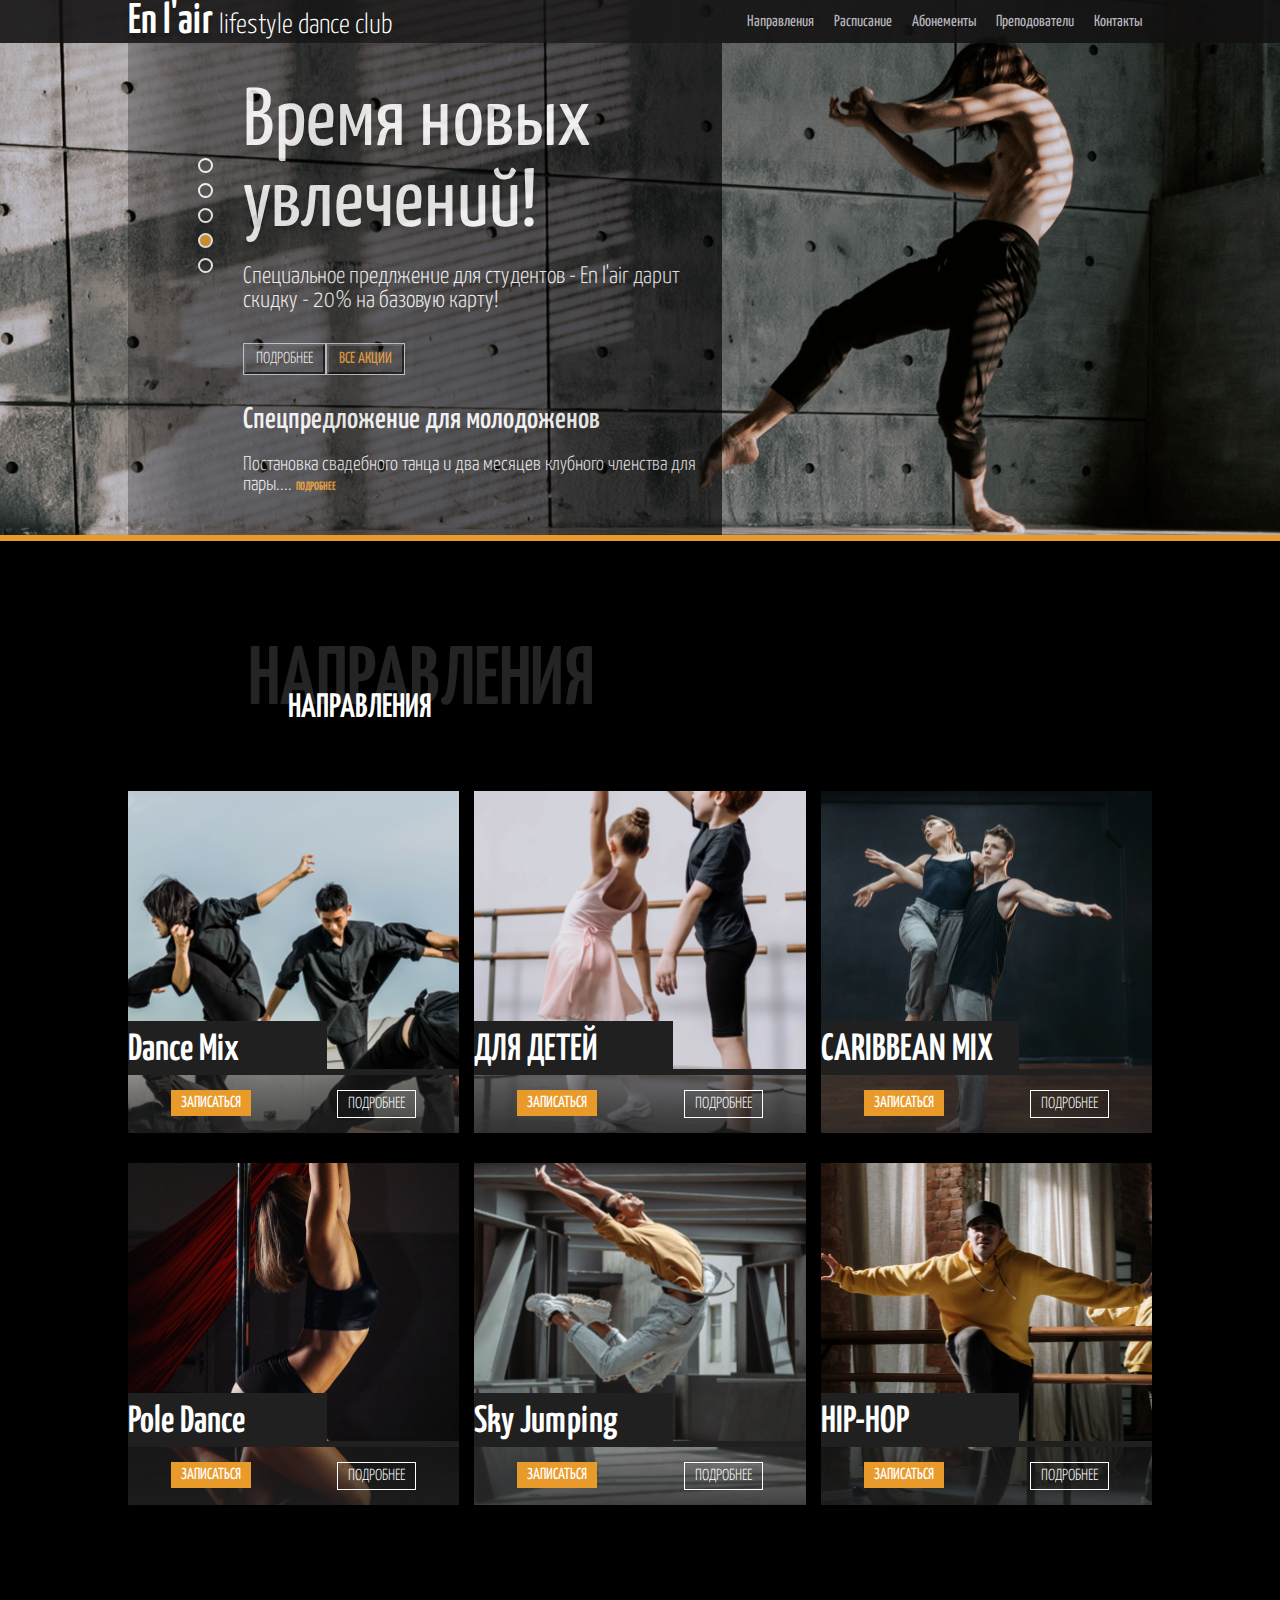
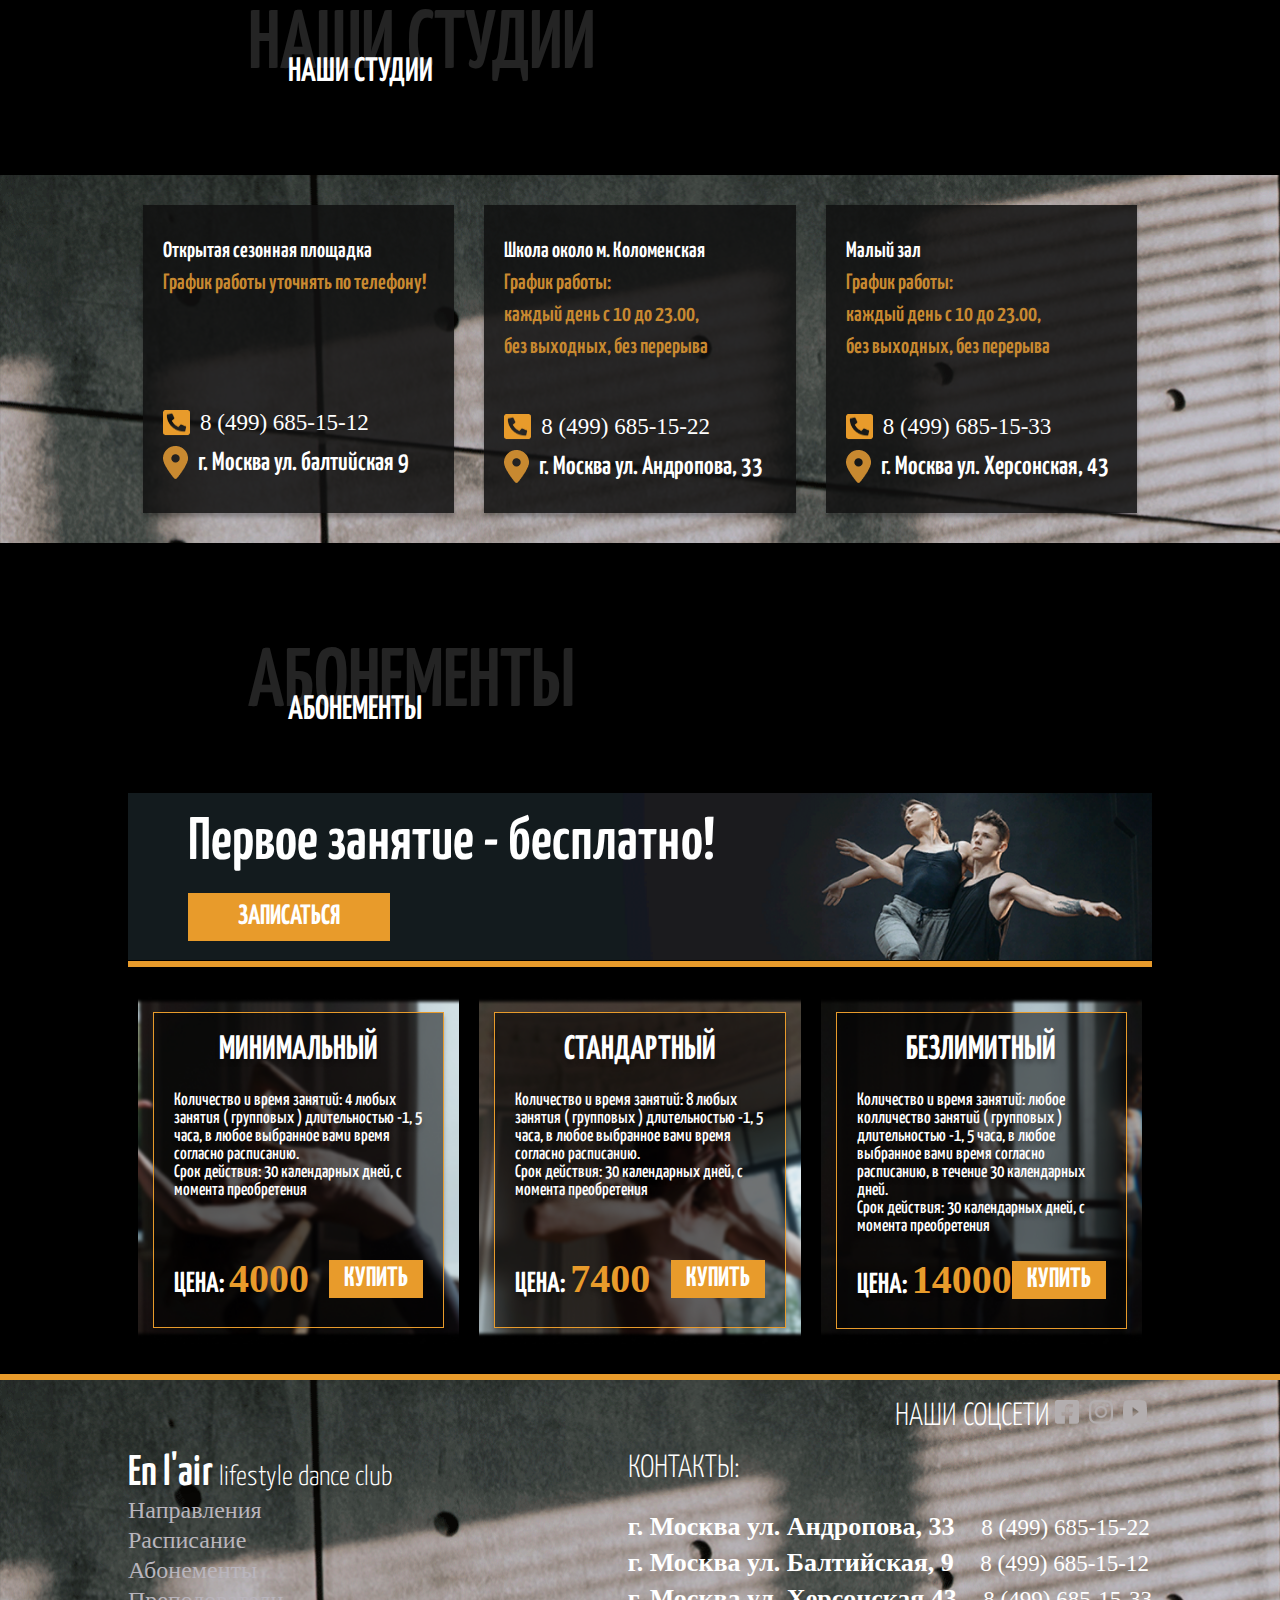
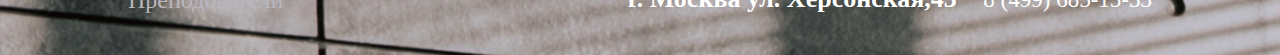
==== commit af147615: "починила изображения" ====
--- a/index.html
+++ b/index.html
@@ -20,7 +20,7 @@
                 <p class="name-2">En l'air <span class="name-3">lifestyle dance club</span></p>
               </div>
               <div class="categories-container">
-                    <a  href="#directions" class="categories">Направления</a>
+                    <a href="#directions" class="categories">Направления</a>
                     <a href="/schedule.html" class="categories">Расписание</a>
                     <a href="/subscription.html" class="categories">Абонементы</a>
                     <a href="" class="categories">Преподователи</a>
@@ -223,13 +223,13 @@
 
                         <div class="row-info">
                             <div class="telephone-icon">
-                           <img class="telephone-icon-2" alt="изображение" src="Vector.png"/>
+                           <img class="telephone-icon-2" alt="изображение" src="/icons/Vector.png"/>
                         </div>
                            <p class="number">8 (499) 685-15-12</p>
                    </div>
                    <div class="row-info-2">
                     <div class="telephone-icon-3">
-                   <img class="telephone-icon-2" alt="изображение" src="Vector (1).png"/>
+                   <img class="telephone-icon-2" alt="изображение" src="/icons/Vector (1).png"/>
                 </div>
                    <p class="address">г. Москва ул. балтийская 9 </p>
            </div>
@@ -247,13 +247,13 @@
  
                          <div class="row-info">
                              <div class="telephone-icon">
-                            <img class="telephone-icon-2" alt="изображение" src="Vector.png"/>
+                            <img class="telephone-icon-2" alt="изображение" src="/icons/Vector.png"/>
                          </div>
                             <p class="number">8 (499) 685-15-22</p>
                     </div>
                     <div class="row-info-2">
                      <div class="telephone-icon-3">
-                    <img class="telephone-icon-2" alt="изображение" src="Vector (1).png"/>
+                    <img class="telephone-icon-2" alt="изображение" src="/icons/Vector (1).png"/>
                  </div>
                     <p class="address">г. Москва ул. Андропова, 33</p>
             </div>
@@ -272,13 +272,13 @@
  
                          <div class="row-info">
                              <div class="telephone-icon">
-                            <img class="telephone-icon-2" alt="изображение" src="Vector.png"/>
+                            <img class="telephone-icon-2" alt="изображение" src="/icons/Vector.png"/>
                          </div>
                             <p class="number">8 (499) 685-15-33</p>
                     </div>
                     <div class="row-info-2">
                      <div class="telephone-icon-3">
-                    <img class="telephone-icon-2" alt="изображение" src="Vector (1).png"/>
+                    <img class="telephone-icon-2" alt="изображение" src="/icons/Vector (1).png"/>
                  </div>
                     <p class="address">г. Москва ул.  Херсонская, 43</p>
             </div>
@@ -377,13 +377,13 @@
                                  <p class="network-text">НАШИ СОЦСЕТИ</p>
                              </div>
                              <div class="facebook">
-                                <img class="facebook-icon" alt="изображение" src="Vector (3).png"/>
+                                <img class="facebook-icon" alt="изображение" src="/icons/Vector (3).png"/>
                              </div>
                              <div class="facebook">
-                                <img class="facebook-icon" alt="изображение" src="Vector (4).png"/>
+                                <img class="facebook-icon" alt="изображение" src="/icons/Vector (4).png"/>
                              </div>
                              <div class="facebook">
-                                <img class="facebook-icon" alt="изображение" src="Vector (5).png"/>
+                                <img class="facebook-icon" alt="изображение" src="/icons/Vector (5).png"/>
                              </div>
                            </div>
 
--- a/styles.css
+++ b/styles.css
@@ -1,5 +1,5 @@
 .background-container{
-    background-image: url(background-1.png) ;
+    background-image: url(/icons/background-1.png) ;
     height: 100%;
     background-position: center;
     background-size: cover;
@@ -108,6 +108,7 @@
 .limiter{
     max-width: 1024px;
     margin: 0 auto;
+    position: relative;
     
 }
 
@@ -287,8 +288,8 @@
 line-height: 82px;
 color: rgba(255, 255, 255, 0.14);
 position: absolute;
-padding-top: 100px;
-padding-left: 120px;
+top: 100px;
+left: 120px;
 }
 
 .subtitle{
@@ -298,9 +299,23 @@
 font-size: 34px;
 line-height: 34px;
 color: #FFFFFF;
-position: relative;
+position: absolute;
 top: 150px;
 left: 160px;
+}
+
+@media (min-width: 390px) and (max-width: 600px){
+    .heading{
+        left: 20px;
+        top: 60px;
+    }
+    .subtitle{
+      top: 110px;
+      left: 60px;
+        
+    }
+    
+
 }
 
 
@@ -325,11 +340,13 @@
     .limiter-2{
         display: flex;
         flex-direction: column;
+        padding: 0 10px;
         
     }
     .limiter-3{
         display: flex;
         flex-direction: column;
+        padding: 0 10px;
         
     }
     
@@ -337,8 +354,7 @@
 }
 
 .picture{
-    background-image: url(Rectangle6.png);
-    background-size: cover;
+    background-image: url(/icons/Rectangle6.png);
     background-position: center;
     height: 100%;
     width: calc(100% / 3);
@@ -346,25 +362,22 @@
 }
 
 .picture-2{
-    background-image: url(Rectangle\ 7.png);
-    background-size: cover;
+    background-image: url(/icons/Rectangle\ 7.png);
     background-position: center;
     height: 100%;
-    width: calc(100% / 3 - 30px);
+    width: calc(100% / 3);
     margin: 0 15px;
 }
 
 .picture-3{
-    background-image: url(Rectangle\ 8.png);
-    background-size: cover;
+    background-image: url(/icons/Rectangle\ 8.png);
     background-position: center;
     height: 100%;
     width: calc(100% / 3);
 }
 
 .picture-4{
-    background-image: url(Rectangle\ 9.png);
-    background-size: cover;
+    background-image: url(/icons/Rectangle\ 9.png);
     background-position: center;
     height: 100%;
     width: calc(100% / 3);
@@ -374,18 +387,16 @@
 
 
 .picture-5{
-    background-image: url(Rectangle\ 10.png);
-    background-size: cover;
+    background-image: url(/icons/Rectangle\ 10.png);
     background-position: center;
     height: 100%;
-    width: calc(100% / 3 - 30px);
+    width: calc(100% / 3);
     margin: 0 15px;
 }
 
 .picture-6{
-    background-image: url(Rectangle\ 11.png);
-    background-size: cover;
-    background-position: center;
+    background-image: url(/icons/Rectangle\ 11.png);
+    background-position: top;
     height: 100%;
     width: calc(100% / 3);
 }
@@ -422,7 +433,7 @@
 
 .for-container{
     background: #202021;
-    width: 50%;
+    width: 60%;
     height: 100%;
     margin-top: 230px;
     padding-top: 10px;
@@ -489,7 +500,7 @@
 }
 
 .background-container-5{
-    background-image: url(background-2.png);
+    background-image: url(/icons/background-2.png);
 }
 
 .delimiter{
@@ -503,6 +514,7 @@
 @media (max-width: 600px){
     .delimiter{
         flex-direction: column;
+        padding: 0 10px;
     }
 }
 
@@ -635,7 +647,7 @@
  }
 
  .backdrop{
-     background-image: url(Rectangle_44.png);
+     background-image: url(/icons/Rectangle_44.png);
      background-position: center;
      background-size: cover;
  }
@@ -687,15 +699,15 @@
 }
 
 .background-photo{
-    background-image: url(Rectangle_45.png);
+    background-image: url(/icons/Rectangle_45.png);
 }
 
 .background-photo-2{
-    background-image: url(Rectangle_51.png);
+    background-image: url(/icons/Rectangle_51.png);
 }
 
 .background-photo-3{
-    background-image: url(Rectangle_53.png);
+    background-image: url(/icons/Rectangle_53.png);
    
     
 }
